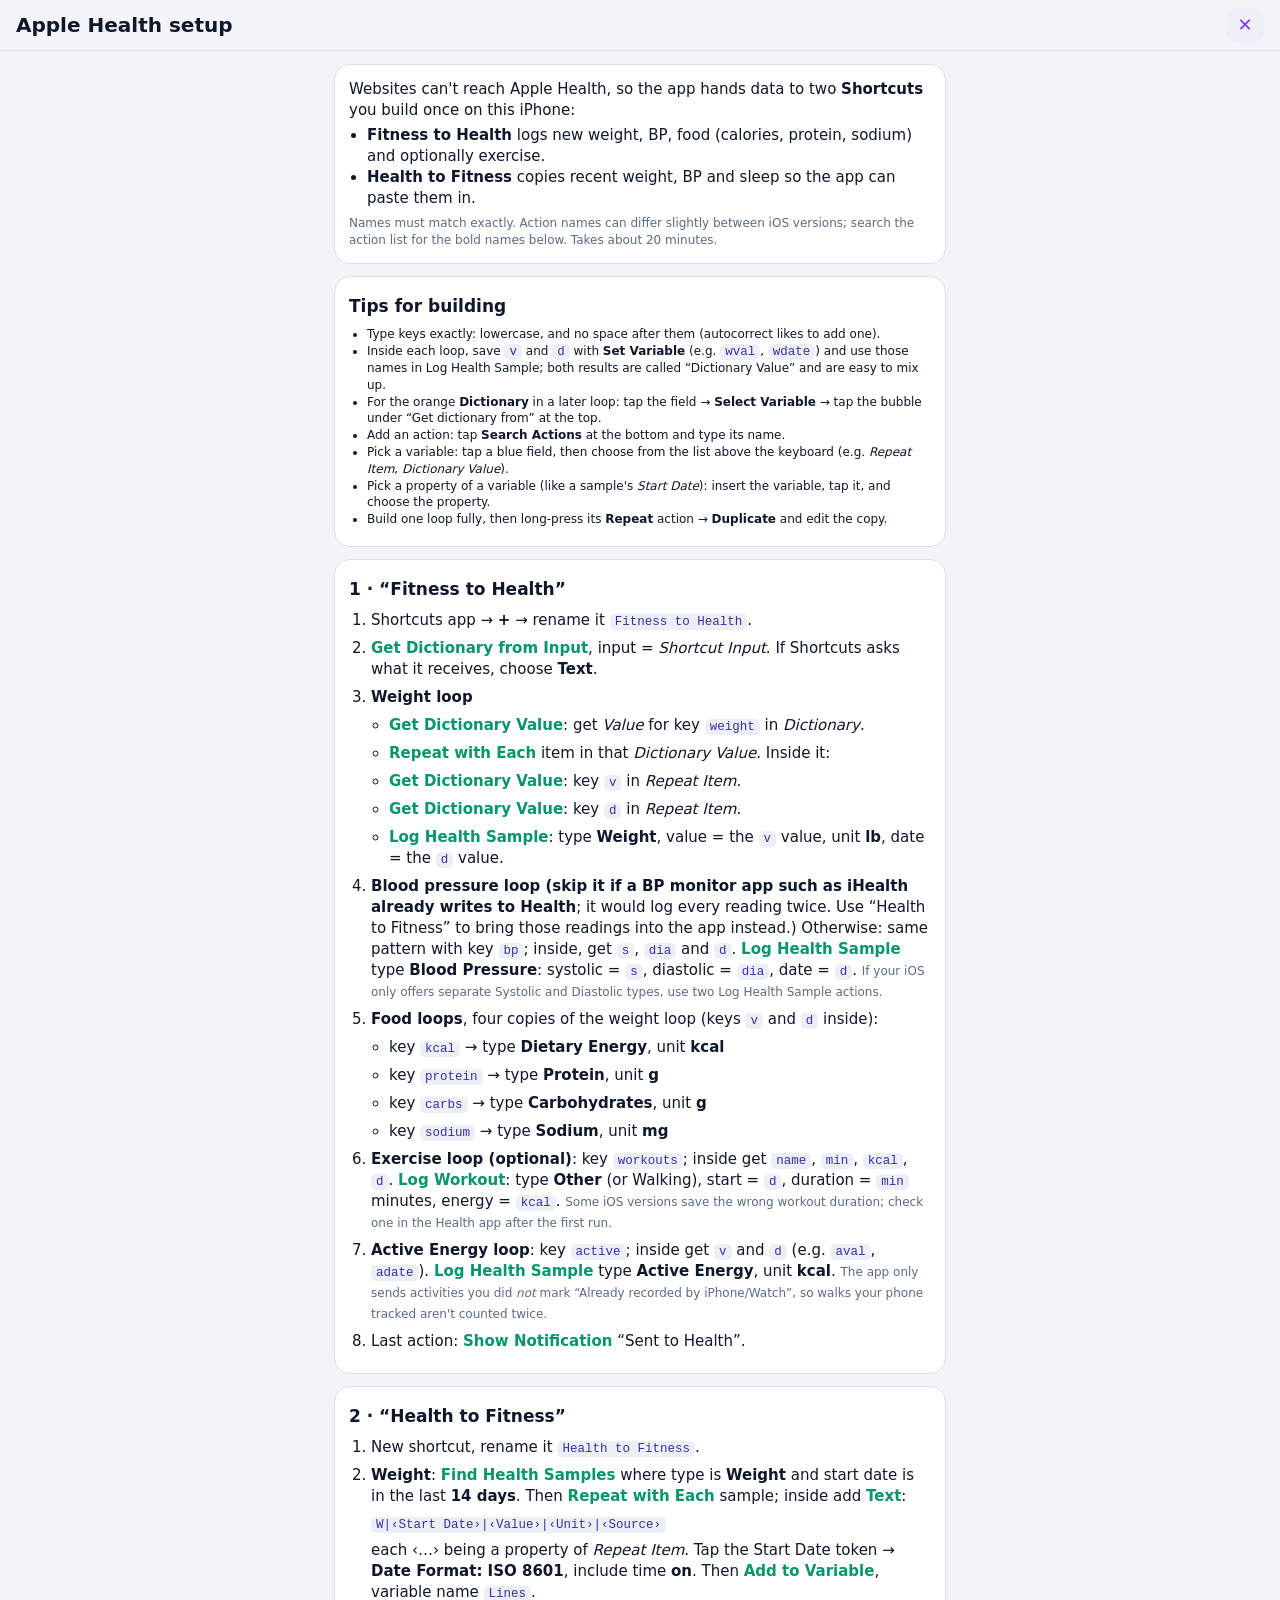
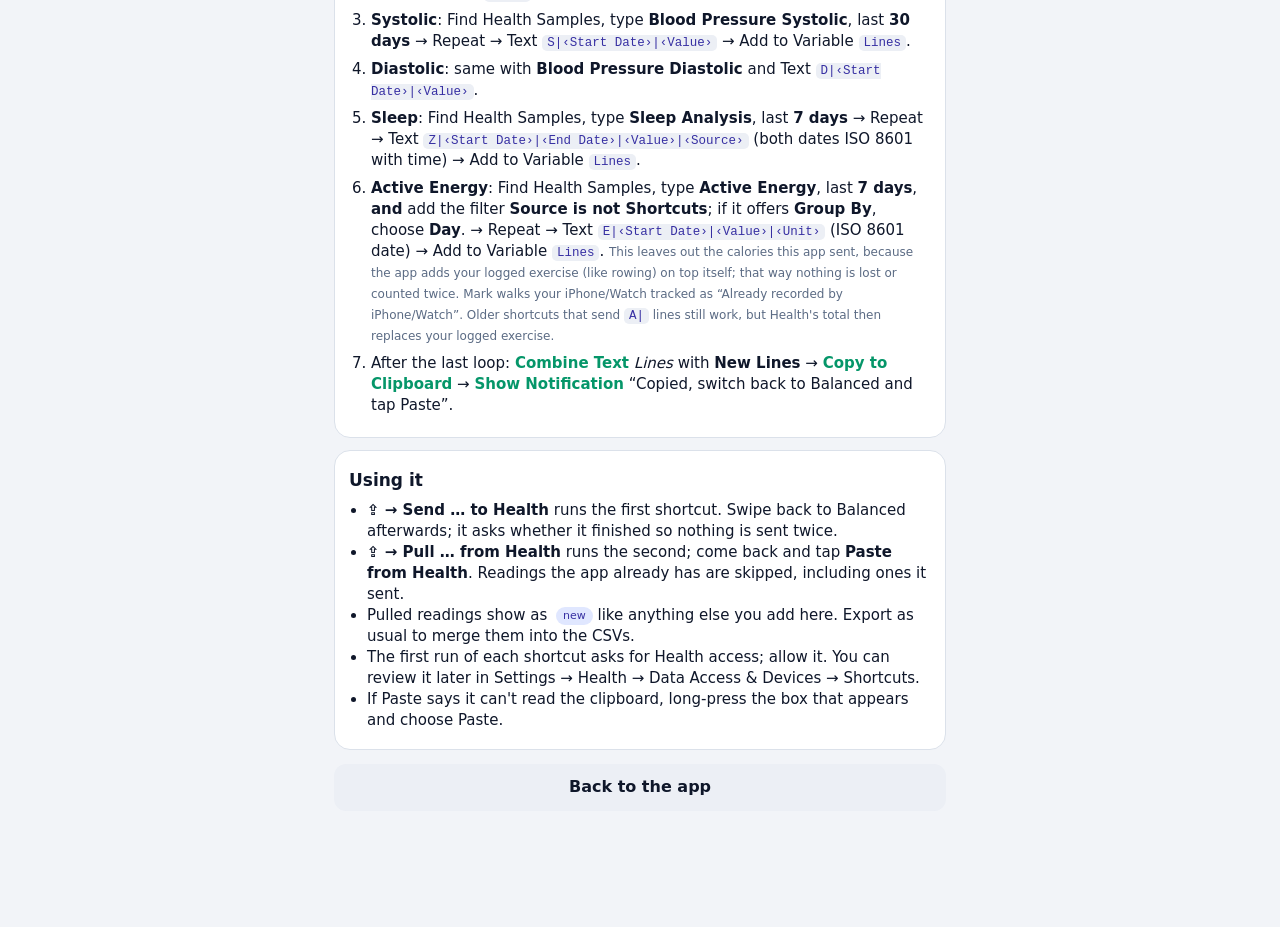
==== health.html @ e7f9be45 "Publish build (kdf iter 310000)" ====
<!doctype html>
<html lang="en">
<head>
<meta charset="utf-8">
<meta name="viewport" content="width=device-width, initial-scale=1, viewport-fit=cover">
<meta name="robots" content="noindex, nofollow">
<meta name="theme-color" content="#0b1220">
<link rel="stylesheet" href="app.css">
<script>try{var t=localStorage.getItem('fit.theme');if(t==='light'||t==='dark')document.documentElement.setAttribute('data-theme',t);
var L=t==='light'||(t!=='dark'&&matchMedia('(prefers-color-scheme: light)').matches);
document.querySelector('meta[name=theme-color]').content=L?'#f2f4f8':'#0b1220';var s=document.querySelector('meta[name=apple-mobile-web-app-status-bar-style]');if(s&&L)s.content='default'}catch(e){}</script>
<title>Health Setup</title>
<style>
  .g main{padding-bottom:40px}
  .g h2{font-size:17px;margin:4px 0 8px}
  .g ol{margin:6px 0 0;padding-left:22px}
  .g ol li{margin:7px 0}
  .g ul.in{margin:4px 0;padding-left:18px}
  .g code{font:12.5px ui-monospace,Menlo,monospace;background:var(--card2);padding:1px 5px;border-radius:5px;color:var(--code);overflow-wrap:anywhere}
  .g .act{font-weight:650;color:var(--kcal)}
  .g a{color:var(--acc)}
  .g .k{display:inline-block;min-width:68px}
</style>
</head>
<body class="g">
<header class="top"><h1>Apple Health setup</h1><a class="iconbtn" href="index.html" aria-label="Back" style="display:grid;place-items:center;text-decoration:none">✕</a></header>
<main>
<div class="card">
  <div>Websites can't reach Apple Health, so the app hands data to two <b>Shortcuts</b> you build once on this iPhone:</div>
  <ul class="in">
    <li><b>Fitness to Health</b> logs new weight, BP, food (calories, protein, sodium) and optionally exercise.</li>
    <li><b>Health to Fitness</b> copies recent weight, BP and sleep so the app can paste them in.</li>
  </ul>
  <div class="sm mut" style="margin-top:6px">Names must match exactly. Action names can differ slightly between iOS versions; search the action list for the bold names below. Takes about 20 minutes.</div>
</div>

<div class="card">
  <h2>Tips for building</h2>
  <ul class="in sm">
    <li>Type keys exactly: lowercase, and no space after them (autocorrect likes to add one).</li>
    <li>Inside each loop, save <code>v</code> and <code>d</code> with <b>Set Variable</b> (e.g. <code>wval</code>, <code>wdate</code>) and use those names in Log Health Sample; both results are called “Dictionary Value” and are easy to mix up.</li>
    <li>For the orange <b>Dictionary</b> in a later loop: tap the field → <b>Select Variable</b> → tap the bubble under “Get dictionary from” at the top.</li>
    <li>Add an action: tap <b>Search Actions</b> at the bottom and type its name.</li>
    <li>Pick a variable: tap a blue field, then choose from the list above the keyboard (e.g. <i>Repeat Item</i>, <i>Dictionary Value</i>).</li>
    <li>Pick a property of a variable (like a sample's <i>Start Date</i>): insert the variable, tap it, and choose the property.</li>
    <li>Build one loop fully, then long-press its <b>Repeat</b> action → <b>Duplicate</b> and edit the copy.</li>
  </ul>
</div>

<div class="card">
  <h2>1 · “Fitness to Health”</h2>
  <ol>
    <li>Shortcuts app → <b>+</b> → rename it <code>Fitness to Health</code>.</li>
    <li><span class="act">Get Dictionary from Input</span>, input = <i>Shortcut Input</i>. If Shortcuts asks what it receives, choose <b>Text</b>.</li>
    <li><b>Weight loop</b>
      <ul class="in">
        <li><span class="act">Get Dictionary Value</span>: get <i>Value</i> for key <code>weight</code> in <i>Dictionary</i>.</li>
        <li><span class="act">Repeat with Each</span> item in that <i>Dictionary Value</i>. Inside it:</li>
        <li><span class="act">Get Dictionary Value</span>: key <code>v</code> in <i>Repeat Item</i>.</li>
        <li><span class="act">Get Dictionary Value</span>: key <code>d</code> in <i>Repeat Item</i>.</li>
        <li><span class="act">Log Health Sample</span>: type <b>Weight</b>, value = the <code>v</code> value, unit <b>lb</b>, date = the <code>d</code> value.</li>
      </ul></li>
    <li><b>Blood pressure loop (skip it if a BP monitor app such as iHealth already writes to Health</b>; it would log every reading twice. Use “Health to Fitness” to bring those readings into the app instead.) Otherwise: same pattern with key <code>bp</code>; inside, get <code>s</code>, <code>dia</code> and <code>d</code>.
      <span class="act">Log Health Sample</span> type <b>Blood Pressure</b>: systolic = <code>s</code>, diastolic = <code>dia</code>, date = <code>d</code>.
      <span class="sm mut">If your iOS only offers separate Systolic and Diastolic types, use two Log Health Sample actions.</span></li>
    <li><b>Food loops</b>, four copies of the weight loop (keys <code>v</code> and <code>d</code> inside):
      <ul class="in">
        <li><span class="k">key <code>kcal</code></span> → type <b>Dietary Energy</b>, unit <b>kcal</b></li>
        <li><span class="k">key <code>protein</code></span> → type <b>Protein</b>, unit <b>g</b></li>
        <li><span class="k">key <code>carbs</code></span> → type <b>Carbohydrates</b>, unit <b>g</b></li>
        <li><span class="k">key <code>sodium</code></span> → type <b>Sodium</b>, unit <b>mg</b></li>
      </ul></li>
    <li><b>Exercise loop (optional)</b>: key <code>workouts</code>; inside get <code>name</code>, <code>min</code>, <code>kcal</code>, <code>d</code>.
      <span class="act">Log Workout</span>: type <b>Other</b> (or Walking), start = <code>d</code>, duration = <code>min</code> minutes, energy = <code>kcal</code>.
      <span class="sm mut">Some iOS versions save the wrong workout duration; check one in the Health app after the first run.</span></li>
    <li><b>Active Energy loop</b>: key <code>active</code>; inside get <code>v</code> and <code>d</code> (e.g. <code>aval</code>, <code>adate</code>). <span class="act">Log Health Sample</span> type <b>Active Energy</b>, unit <b>kcal</b>. <span class="sm mut">The app only sends activities you did <i>not</i> mark “Already recorded by iPhone/Watch”, so walks your phone tracked aren't counted twice.</span></li>
    <li>Last action: <span class="act">Show Notification</span> “Sent to Health”.</li>
  </ol>
</div>

<div class="card">
  <h2>2 · “Health to Fitness”</h2>
  <ol>
    <li>New shortcut, rename it <code>Health to Fitness</code>.</li>
    <li><b>Weight</b>: <span class="act">Find Health Samples</span> where type is <b>Weight</b> and start date is in the last <b>14 days</b>.
      Then <span class="act">Repeat with Each</span> sample; inside add <span class="act">Text</span>:
      <div style="margin:6px 0"><code>W|‹Start Date›|‹Value›|‹Unit›|‹Source›</code></div>
      each ‹…› being a property of <i>Repeat Item</i>. Tap the Start Date token → <b>Date Format: ISO 8601</b>, include time <b>on</b>.
      Then <span class="act">Add to Variable</span>, variable name <code>Lines</code>.</li>
    <li><b>Systolic</b>: Find Health Samples, type <b>Blood Pressure Systolic</b>, last <b>30 days</b> → Repeat → Text <code>S|‹Start Date›|‹Value›</code> → Add to Variable <code>Lines</code>.</li>
    <li><b>Diastolic</b>: same with <b>Blood Pressure Diastolic</b> and Text <code>D|‹Start Date›|‹Value›</code>.</li>
    <li><b>Sleep</b>: Find Health Samples, type <b>Sleep Analysis</b>, last <b>7 days</b> → Repeat → Text
      <code>Z|‹Start Date›|‹End Date›|‹Value›|‹Source›</code> (both dates ISO 8601 with time) → Add to Variable <code>Lines</code>.</li>
    <li><b>Active Energy</b>: Find Health Samples, type <b>Active Energy</b>, last <b>7 days</b>, <b>and</b> add the filter <b>Source is not Shortcuts</b>; if it offers <b>Group By</b>, choose <b>Day</b>. → Repeat → Text <code>E|‹Start Date›|‹Value›|‹Unit›</code> (ISO 8601 date) → Add to Variable <code>Lines</code>.
      <span class="sm mut">This leaves out the calories this app sent, because the app adds your logged exercise (like rowing) on top itself; that way nothing is lost or counted twice. Mark walks your iPhone/Watch tracked as “Already recorded by iPhone/Watch”. Older shortcuts that send <code>A|</code> lines still work, but Health's total then replaces your logged exercise.</span></li>
    <li>After the last loop: <span class="act">Combine Text</span> <i>Lines</i> with <b>New Lines</b> → <span class="act">Copy to Clipboard</span> →
      <span class="act">Show Notification</span> “Copied, switch back to Balanced and tap Paste”.</li>
  </ol>
</div>

<div class="card">
  <h2>Using it</h2>
  <ul class="in">
    <li><b>⇪ → Send … to Health</b> runs the first shortcut. Swipe back to Balanced afterwards; it asks whether it finished so nothing is sent twice.</li>
    <li><b>⇪ → Pull … from Health</b> runs the second; come back and tap <b>Paste from Health</b>. Readings the app already has are skipped, including ones it sent.</li>
    <li>Pulled readings show as <span class="pill local">new</span> like anything else you add here. Export as usual to merge them into the CSVs.</li>
    <li>The first run of each shortcut asks for Health access; allow it. You can review it later in Settings → Health → Data Access &amp; Devices → Shortcuts.</li>
    <li>If Paste says it can't read the clipboard, long-press the box that appears and choose Paste.</li>
  </ul>
</div>
<a class="btn sec" href="index.html" style="text-align:center;text-decoration:none">Back to the app</a>
</main>
</body>
</html>
---- app.css ----
:root{color-scheme:dark;--bg:#0b1220;--card:#131c2e;--card2:#1a2540;--line:#26324d;--tx:#e5ecf6;--tx2:#cbd5e1;--mut:#8b9ab4;--mut2:#94a3b8;
--kcal:#34d399;--pro:#60a5fa;--sod:#fbbf24;--bad:#f87171;--warn:#fb923c;--ok:#34d399;--acc:#a78bfa;--crisis:#dc2626;--carb:#f472b6;
--est:#64748b;--dia:#475569;--deep:#3b82f6;--awake:#f59e0b;--grid:#1e2a44;--tick:#fff8;
--band:rgba(52,211,153,.18);--band2:rgba(52,211,153,.07);--band3:rgba(52,211,153,.5);
--topbg:rgba(11,18,32,.92);--tabbg:rgba(11,18,32,.95);--note:#1e293b;--shadow:#0008;--on-ok:#052e1f;--on-acc:#1e1b4b;--code:#c7d2fe;
--p-local:#312e81;--p-local-t:#c7d2fe;--p-bad:#7f1d1d;--p-bad-t:#fecaca;--p-warn:#7c2d12;--p-warn-t:#fed7aa;
--p-ok:#064e3b;--p-ok-t:#a7f3d0;--p-el:#713f12;--p-el-t:#fde68a;--p-pass:#4c1d95;--p-pass-t:#ddd6fe;--danger:#7f1d1d;--danger-t:#fee2e2;
--safe-b:env(safe-area-inset-bottom);--safe-t:env(safe-area-inset-top)}
@media (prefers-color-scheme: light){:root:not([data-theme=dark]){color-scheme:light;--bg:#f2f4f8;--card:#ffffff;--card2:#eceff5;--line:#dbe1ea;--tx:#0f172a;--tx2:#334155;--mut:#5b6b84;--mut2:#64748b;
--kcal:#059669;--pro:#2563eb;--sod:#d97706;--bad:#dc2626;--warn:#ea580c;--ok:#059669;--acc:#7c3aed;--crisis:#b91c1c;--carb:#db2777;
--est:#94a3b8;--dia:#334155;--deep:#1d4ed8;--awake:#d97706;--grid:#e5e9f0;--tick:#0f172a66;
--band:rgba(5,150,105,.14);--band2:rgba(5,150,105,.07);--band3:rgba(5,150,105,.4);
--topbg:rgba(242,244,248,.92);--tabbg:rgba(255,255,255,.95);--note:#eef2ff;--shadow:#0f172a33;--on-ok:#fff;--on-acc:#fff;--code:#3730a3;
--p-local:#e0e7ff;--p-local-t:#3730a3;--p-bad:#fee2e2;--p-bad-t:#991b1b;--p-warn:#ffedd5;--p-warn-t:#9a3412;
--p-ok:#d1fae5;--p-ok-t:#065f46;--p-el:#fef3c7;--p-el-t:#92400e;--p-pass:#ede9fe;--p-pass-t:#5b21b6;--danger:#fee2e2;--danger-t:#991b1b}}
:root[data-theme=light]{color-scheme:light;--bg:#f2f4f8;--card:#ffffff;--card2:#eceff5;--line:#dbe1ea;--tx:#0f172a;--tx2:#334155;--mut:#5b6b84;--mut2:#64748b;
--kcal:#059669;--pro:#2563eb;--sod:#d97706;--bad:#dc2626;--warn:#ea580c;--ok:#059669;--acc:#7c3aed;--crisis:#b91c1c;--carb:#db2777;
--est:#94a3b8;--dia:#334155;--deep:#1d4ed8;--awake:#d97706;--grid:#e5e9f0;--tick:#0f172a66;
--band:rgba(5,150,105,.14);--band2:rgba(5,150,105,.07);--band3:rgba(5,150,105,.4);
--topbg:rgba(242,244,248,.92);--tabbg:rgba(255,255,255,.95);--note:#eef2ff;--shadow:#0f172a33;--on-ok:#fff;--on-acc:#fff;--code:#3730a3;
--p-local:#e0e7ff;--p-local-t:#3730a3;--p-bad:#fee2e2;--p-bad-t:#991b1b;--p-warn:#ffedd5;--p-warn-t:#9a3412;
--p-ok:#d1fae5;--p-ok-t:#065f46;--p-el:#fef3c7;--p-el-t:#92400e;--p-pass:#ede9fe;--p-pass-t:#5b21b6;--danger:#fee2e2;--danger-t:#991b1b}
*{box-sizing:border-box;-webkit-tap-highlight-color:transparent}
html,body{margin:0;background:var(--bg);color:var(--tx);font:15px/1.4 -apple-system,BlinkMacSystemFont,"SF Pro Text",system-ui,sans-serif}
body{padding-top:calc(var(--safe-t) + 52px);padding-bottom:calc(var(--safe-b) + 76px);overscroll-behavior-y:none}
.top{position:fixed;top:0;left:0;right:0;z-index:5;padding:calc(var(--safe-t) + 8px) 16px 8px;display:flex;align-items:center;
background:var(--topbg);backdrop-filter:blur(12px);-webkit-backdrop-filter:blur(12px);border-bottom:1px solid var(--line)}
.top h1{font-size:20px;margin:0;flex:1}
.iconbtn{background:var(--card2);color:var(--tx);border:0;border-radius:10px;width:38px;height:34px;font-size:18px}
main{padding:12px 14px;max-width:640px;margin:0 auto}
.card{background:var(--card);border:1px solid var(--line);border-radius:16px;padding:14px;margin-bottom:12px}
.card h3{margin:0 0 10px;font-size:13px;letter-spacing:.06em;text-transform:uppercase;color:var(--mut);display:flex;justify-content:space-between;align-items:center}
.card h3 small{text-transform:none;letter-spacing:0;font-weight:500}
.mut{color:var(--mut)} .sm{font-size:12px} .b{font-weight:650}
.datenav{display:flex;align-items:center;gap:8px;margin-bottom:12px}
.datenav button{background:var(--card2);color:var(--tx);border:0;border-radius:10px;padding:8px 12px;font-size:16px}
.datenav .d{flex:1;text-align:center;font-weight:600}
.rings{display:flex;justify-content:space-around;align-items:center}
.ring{text-align:center;width:46%}
.ring svg{width:100%;max-width:150px;display:block;margin:0 auto}
.ring .lbl{font-size:12px;color:var(--mut);margin-top:2px}
.bar{height:10px;background:var(--card2);border-radius:6px;overflow:hidden;position:relative}
.bar i{display:block;height:100%;border-radius:6px}
.bar.tick::after{content:"";position:absolute;top:-2px;bottom:-2px;width:2px;background:var(--tick);left:var(--t)}
.row{display:flex;justify-content:space-between;align-items:baseline;gap:8px}
.stat3{display:grid;grid-template-columns:repeat(3,1fr);gap:8px;text-align:center}
.stat3 div{background:var(--card2);border-radius:12px;padding:8px 4px}
.stat3 b{display:block;font-size:19px}
.stat3 span{font-size:11px;color:var(--mut)}
ul.list{list-style:none;margin:0;padding:0}
ul.list li{display:flex;gap:10px;padding:9px 0;border-top:1px solid var(--line);align-items:flex-start}
ul.list li:first-child{border-top:0}
ul.list .t{color:var(--mut);font-size:12px;width:40px;flex:none;padding-top:2px}
ul.list .m{flex:1;min-width:0}
ul.list .n{font-size:14px}
ul.list .s{font-size:12px;color:var(--mut)}
ul.list .v{text-align:right;font-size:13px;white-space:nowrap}
.pill{display:inline-block;font-size:11px;padding:1px 7px;border-radius:999px;background:var(--card2);color:var(--mut);margin-left:4px;vertical-align:1px}
.pill.local{background:var(--p-local);color:var(--p-local-t)}
.pill.bad{background:var(--p-bad);color:var(--p-bad-t)}.pill.warn{background:var(--p-warn);color:var(--p-warn-t)}
.pill.ok{background:var(--p-ok);color:var(--p-ok-t)}.pill.el{background:var(--p-el);color:var(--p-el-t)}
.pill.pass{background:var(--p-pass);color:var(--p-pass-t)}
.pill.crisis{background:var(--crisis);color:#fff}
.chart{width:100%;display:block}
.chart text{fill:var(--mut);font-size:10px}
.plan .day{display:flex;gap:10px;padding:10px 0;border-top:1px solid var(--line)}
.plan .day:first-child{border-top:0}
.plan .day.today{background:var(--card2);margin:0 -10px;padding:10px;border-radius:12px;border-top-color:transparent}
.plan .dn{width:38px;font-weight:700;flex:none}
.check{display:flex;gap:8px;align-items:center;padding:4px 0;font-size:14px}
.check .ic{width:20px;height:20px;border-radius:50%;display:inline-flex;align-items:center;justify-content:center;font-size:12px;flex:none}
.check .ic.y{background:var(--ok);color:var(--on-ok)}.check .ic.n{border:2px solid var(--line)}
.note{background:var(--note);border-left:3px solid var(--acc);padding:8px 10px;border-radius:8px;font-size:13px;margin-top:8px}
.note.warn{border-left-color:var(--warn)}
table.t{width:100%;border-collapse:collapse;font-size:13px}
table.t th{color:var(--mut);font-weight:500;text-align:right;padding:4px}
table.t td{padding:6px 4px;text-align:right;border-top:1px solid var(--line)}
table.t th:first-child,table.t td:first-child{text-align:left}
td.over{color:var(--bad)} td.good{color:var(--ok)}
#fab{position:fixed;right:18px;bottom:calc(var(--safe-b) + 80px);width:56px;height:56px;border-radius:50%;border:0;
background:linear-gradient(135deg,#34d399,#3b82f6);color:#fff;font-size:30px;box-shadow:0 6px 20px var(--shadow);z-index:6}
.tabs{position:fixed;bottom:0;left:0;right:0;z-index:5;display:flex;background:var(--tabbg);backdrop-filter:blur(12px);
-webkit-backdrop-filter:blur(12px);border-top:1px solid var(--line);padding:4px 2px calc(var(--safe-b) + 4px)}
.tabs button{flex:1;background:none;border:0;color:var(--mut);font-size:10.5px;padding:4px 0;display:flex;flex-direction:column;align-items:center;gap:1px}
.tabs button span{font-size:19px;line-height:24px}
.tabs button.on{color:var(--tx)} .tabs button.on span{color:var(--kcal)}
.sheet{position:fixed;inset:0;z-index:20;background:#000a;display:flex;align-items:flex-end}
.sheet.hidden,.lock.hidden{display:none}
.sheet .panel{background:var(--card);width:100%;max-height:92vh;overflow:auto;border-radius:20px 20px 0 0;padding:16px 16px calc(var(--safe-b) + 20px);border-top:1px solid var(--line)}
.seg{display:flex;background:var(--card2);border-radius:10px;padding:3px;margin-bottom:12px;overflow-x:auto}
.seg button{flex:1;border:0;background:none;color:var(--mut);padding:7px 6px;border-radius:8px;font-size:13px;white-space:nowrap}
.seg button.on{background:var(--line);color:var(--tx)}
form.f label{display:block;font-size:12px;color:var(--mut);margin:8px 0 3px}
form.f input,form.f select,.lock input{width:100%;font-size:16px;padding:10px;border-radius:10px;border:1px solid var(--line);background:var(--bg);color:var(--tx)}
form.f .g2{display:grid;grid-template-columns:1fr 1fr;gap:8px}
form.f .g3{display:grid;grid-template-columns:1fr 1fr 1fr;gap:8px}
.chk{display:flex!important;gap:8px;align-items:center;font-size:14px!important;color:var(--tx)!important}
.chk input{width:auto!important}
.btn{display:block;width:100%;margin-top:14px;padding:12px;border:0;border-radius:12px;font-size:16px;font-weight:600;background:var(--kcal);color:var(--on-ok)}
.btn.sec{background:var(--card2);color:var(--tx)} .btn.danger{background:var(--danger);color:var(--danger-t)}
.toast{position:fixed;left:50%;top:calc(var(--safe-t) + 60px);transform:translateX(-50%);background:#064e3b;color:#d1fae5;padding:8px 14px;border-radius:10px;z-index:30;font-size:14px}
.lock{position:fixed;inset:0;z-index:50;background:var(--bg);display:flex;align-items:center;justify-content:center;padding:24px}
.lock form{width:100%;max-width:320px;text-align:center}
.lock button{width:100%;margin-top:12px;padding:12px;border:0;border-radius:12px;background:var(--kcal);color:var(--on-ok);font-size:16px;font-weight:600}
.err{color:var(--bad);min-height:1.2em}
.legend{display:flex;gap:12px;flex-wrap:wrap;font-size:11px;color:var(--mut);margin-top:6px}
.legend i{display:inline-block;width:10px;height:10px;border-radius:3px;margin-right:4px;vertical-align:-1px}
.del{background:none;border:0;color:var(--bad);font-size:16px;padding:0 4px}
.btn:disabled{opacity:.4}
.hta{width:100%;margin-top:10px;padding:10px;border-radius:10px;border:1px solid var(--line);background:var(--card2);color:var(--tx);font:12px/1.4 ui-monospace,Menlo,monospace}
.card h3 a{color:var(--acc);text-decoration:none}
table.bpx td{vertical-align:top}table.bpx td b{font-size:18px}
.list.lib{margin:6px 0 4px;max-height:260px;overflow:auto}.list.lib li{padding:0}.list.lib button{all:unset;display:flex;width:100%;padding:8px 2px;cursor:pointer;box-sizing:border-box}.list.lib button:active{background:var(--card2)}
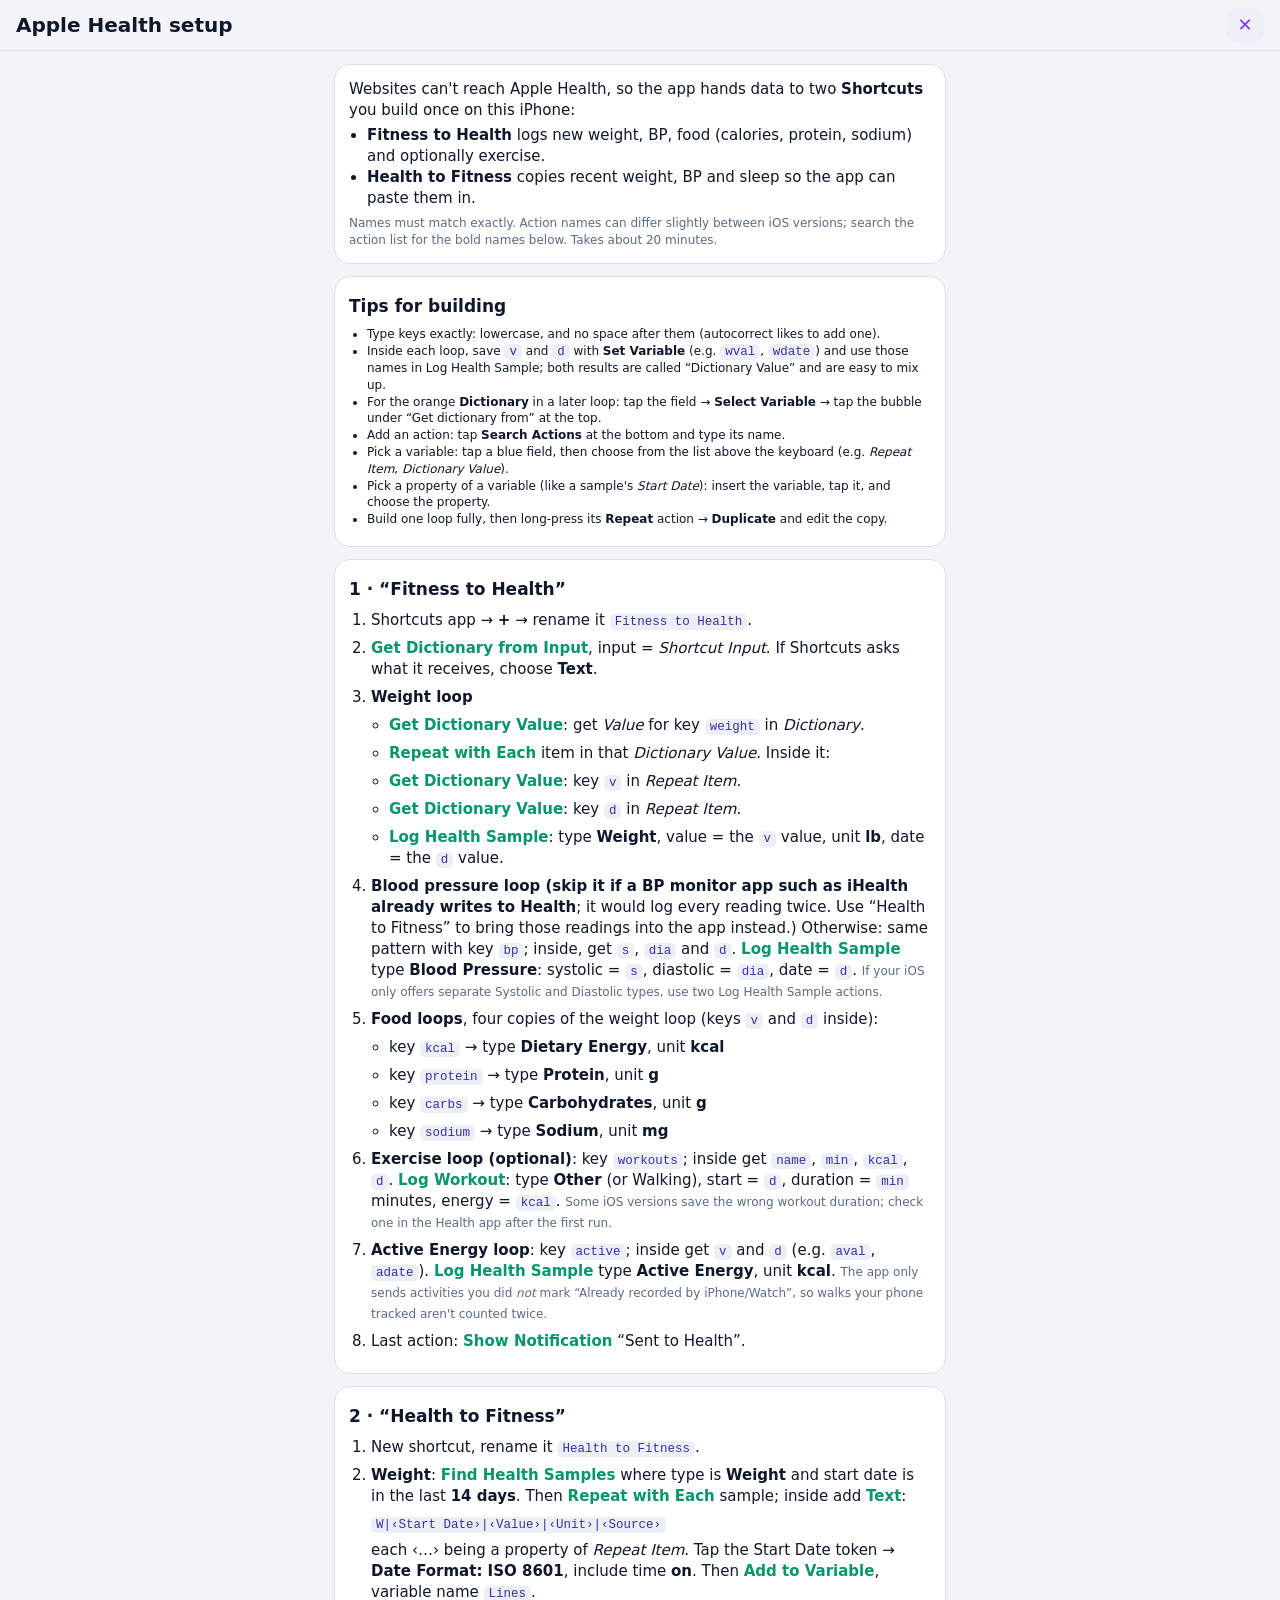
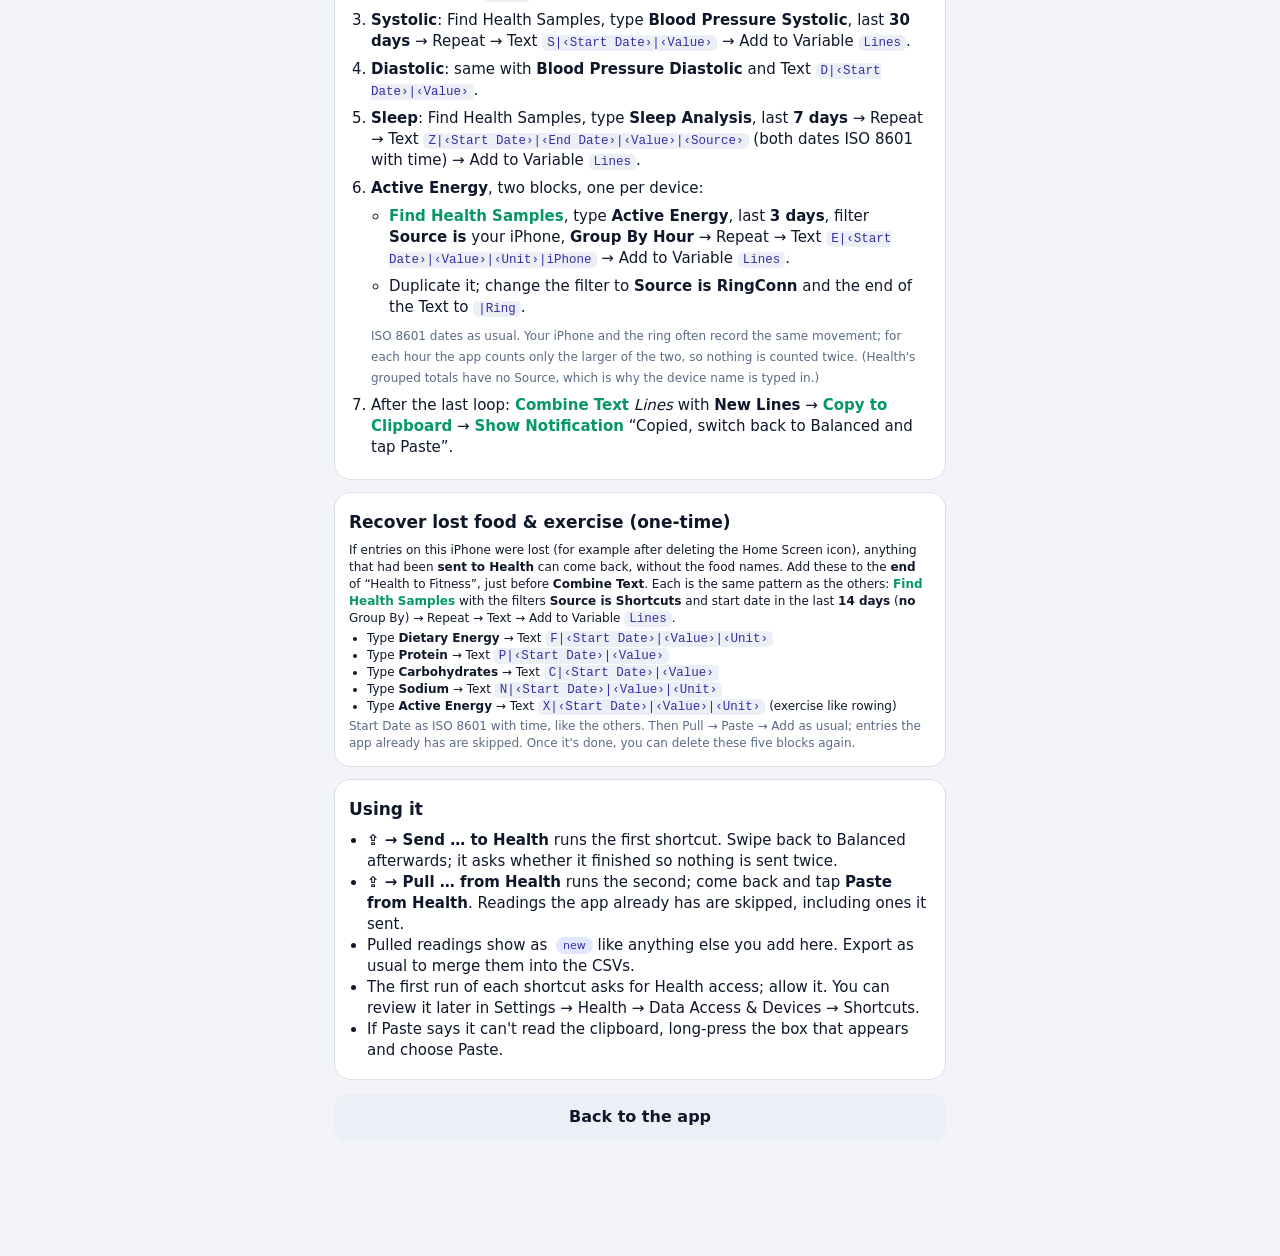
==== commit b898a01e: "Publish build (kdf iter 310000)" ====
--- a/health.html
+++ b/health.html
@@ -25,6 +25,14 @@
 <body class="g">
 <header class="top"><h1>Apple Health setup</h1><a class="iconbtn" href="index.html" aria-label="Back" style="display:grid;place-items:center;text-decoration:none">✕</a></header>
 <main>
+<div class="card" id="kidNote" hidden style="border:1px solid var(--acc)">
+  <h2>ZachyFit (on his own iPhone)</h2>
+  <ul class="in sm">
+    <li>He only needs <b>Fitness to Health</b>, built on <b>his</b> iPhone with that exact name, with three loops: <b>weight</b>, <b>kcal</b> and <b>protein</b>. Skip the rest.</li>
+    <li>He doesn't need “Health to Fitness”. His sleep stays in the RingConn app.</li>
+  </ul>
+</div>
+<script>if (/\/kid\//.test(location.pathname)) document.getElementById('kidNote').hidden = false;</script>
 <div class="card">
   <div>Websites can't reach Apple Health, so the app hands data to two <b>Shortcuts</b> you build once on this iPhone:</div>
   <ul class="in">
@@ -91,11 +99,28 @@
     <li><b>Diastolic</b>: same with <b>Blood Pressure Diastolic</b> and Text <code>D|‹Start Date›|‹Value›</code>.</li>
     <li><b>Sleep</b>: Find Health Samples, type <b>Sleep Analysis</b>, last <b>7 days</b> → Repeat → Text
       <code>Z|‹Start Date›|‹End Date›|‹Value›|‹Source›</code> (both dates ISO 8601 with time) → Add to Variable <code>Lines</code>.</li>
-    <li><b>Active Energy</b>: Find Health Samples, type <b>Active Energy</b>, last <b>7 days</b>, <b>and</b> add the filter <b>Source is not Shortcuts</b>; if it offers <b>Group By</b>, choose <b>Day</b>. → Repeat → Text <code>E|‹Start Date›|‹Value›|‹Unit›</code> (ISO 8601 date) → Add to Variable <code>Lines</code>.
-      <span class="sm mut">This leaves out the calories this app sent, because the app adds your logged exercise (like rowing) on top itself; that way nothing is lost or counted twice. Mark walks your iPhone/Watch tracked as “Already recorded by iPhone/Watch”. Older shortcuts that send <code>A|</code> lines still work, but Health's total then replaces your logged exercise.</span></li>
+    <li><b>Active Energy</b>, two blocks, one per device:
+      <ul class="in">
+        <li><span class="act">Find Health Samples</span>, type <b>Active Energy</b>, last <b>3 days</b>, filter <b>Source is</b> your iPhone, <b>Group By Hour</b> → Repeat → Text <code>E|‹Start Date›|‹Value›|‹Unit›|iPhone</code> → Add to Variable <code>Lines</code>.</li>
+        <li>Duplicate it; change the filter to <b>Source is RingConn</b> and the end of the Text to <code>|Ring</code>.</li>
+      </ul>
+      <span class="sm mut">ISO 8601 dates as usual. Your iPhone and the ring often record the same movement; for each hour the app counts only the larger of the two, so nothing is counted twice. (Health's grouped totals have no Source, which is why the device name is typed in.)</span></li>
     <li>After the last loop: <span class="act">Combine Text</span> <i>Lines</i> with <b>New Lines</b> → <span class="act">Copy to Clipboard</span> →
       <span class="act">Show Notification</span> “Copied, switch back to Balanced and tap Paste”.</li>
   </ol>
+</div>
+
+<div class="card">
+  <h2>Recover lost food &amp; exercise (one-time)</h2>
+  <div class="sm">If entries on this iPhone were lost (for example after deleting the Home Screen icon), anything that had been <b>sent to Health</b> can come back, without the food names. Add these to the <b>end</b> of “Health to Fitness”, just before <b>Combine Text</b>. Each is the same pattern as the others: <span class="act">Find Health Samples</span> with the filters <b>Source is Shortcuts</b> and start date in the last <b>14 days</b> (<b>no</b> Group By) → Repeat → Text → Add to Variable <code>Lines</code>.</div>
+  <ul class="in sm">
+    <li>Type <b>Dietary Energy</b> → Text <code>F|‹Start Date›|‹Value›|‹Unit›</code></li>
+    <li>Type <b>Protein</b> → Text <code>P|‹Start Date›|‹Value›</code></li>
+    <li>Type <b>Carbohydrates</b> → Text <code>C|‹Start Date›|‹Value›</code></li>
+    <li>Type <b>Sodium</b> → Text <code>N|‹Start Date›|‹Value›|‹Unit›</code></li>
+    <li>Type <b>Active Energy</b> → Text <code>X|‹Start Date›|‹Value›|‹Unit›</code> (exercise like rowing)</li>
+  </ul>
+  <div class="sm mut">Start Date as ISO 8601 with time, like the others. Then Pull → Paste → Add as usual; entries the app already has are skipped. Once it's done, you can delete these five blocks again.</div>
 </div>
 
 <div class="card">
--- a/app.css
+++ b/app.css
@@ -69,6 +69,7 @@
 .plan .dn{width:38px;font-weight:700;flex:none}
 .check{display:flex;gap:8px;align-items:center;padding:4px 0;font-size:14px}
 .check .ic{width:20px;height:20px;border-radius:50%;display:inline-flex;align-items:center;justify-content:center;font-size:12px;flex:none}
+.check .tick{background:none;border:0;padding:4px;margin:-4px;cursor:pointer;color:inherit;display:inline-flex}
 .check .ic.y{background:var(--ok);color:var(--on-ok)}.check .ic.n{border:2px solid var(--line)}
 .note{background:var(--note);border-left:3px solid var(--acc);padding:8px 10px;border-radius:8px;font-size:13px;margin-top:8px}
 .note.warn{border-left-color:var(--warn)}
@@ -111,3 +112,90 @@
 .card h3 a{color:var(--acc);text-decoration:none}
 table.bpx td{vertical-align:top}table.bpx td b{font-size:18px}
 .list.lib{margin:6px 0 4px;max-height:260px;overflow:auto}.list.lib li{padding:0}.list.lib button{all:unset;display:flex;width:100%;padding:8px 2px;cursor:pointer;box-sizing:border-box}.list.lib button:active{background:var(--card2)}
+.linkbtn{white-space:nowrap;background:none;border:0;padding:4px 0;font:inherit;font-size:12.5px;color:var(--mut);text-decoration:underline;cursor:pointer}
+.sw{white-space:nowrap;background:none;border:0;padding:4px 0;font:inherit;font-size:12.5px;color:var(--mut);display:inline-flex;align-items:center;gap:6px;cursor:pointer;text-transform:none;letter-spacing:0}
+.sw span{width:28px;height:16px;border-radius:9px;background:var(--card2);position:relative;transition:background .15s}
+.sw span::after{content:"";position:absolute;top:2px;left:2px;width:12px;height:12px;border-radius:50%;background:var(--mut);transition:transform .15s,background .15s}
+.sw[aria-checked=true] span{background:var(--awake)}
+.sw[aria-checked=true] span::after{transform:translateX(12px);background:#fff}
+.tipbtn{flex:none;cursor:pointer;width:22px;height:22px;padding:0;border-radius:50%;border:1.5px solid var(--mut);background:none;color:var(--mut);font:italic 700 12px/19px Georgia,serif;text-align:center;text-transform:none}
+.tipbtn.on{background:var(--acc);border-color:var(--acc);color:var(--on-acc);font:700 11px/19px system-ui,sans-serif}
+.flipcard{perspective:1200px;margin-bottom:12px}
+.flip-in{display:grid;grid-template-columns:minmax(0,1fr);transform-style:preserve-3d;transition:transform .55s cubic-bezier(.3,.7,.3,1)}
+.flip-in>.face{grid-area:1/1;margin:0;backface-visibility:hidden;-webkit-backface-visibility:hidden}
+.flip-in>.back{transform:rotateY(180deg);cursor:pointer}
+.flipcard.on .flip-in{transform:rotateY(180deg)}
+.flip-in>.face{transition:visibility 0s .27s}
+.flipcard.on .flip-in>.face:not(.back),.flipcard:not(.on) .flip-in>.back{visibility:hidden}
+/* once flipped, the hidden front stops setting the height, so a short back has no empty space below it */
+.flipcard:not(.ftile).on .flip-in>.face:not(.back){max-height:0;padding-top:0;padding-bottom:0;border-width:0;overflow:hidden;transition:visibility 0s .27s,max-height 0s .27s,padding 0s .27s,border-width 0s .27s}
+@media (prefers-reduced-motion:reduce){.flip-in,.flip-in>.face{transition:none}}
+.ftiles{display:grid;grid-template-columns:repeat(2,minmax(0,1fr));grid-auto-rows:1fr;gap:8px}
+.ftile{margin:0;display:flex;flex-direction:column;cursor:pointer;-webkit-tap-highlight-color:transparent}
+.ftile .face{min-height:88px;border-radius:13px;padding:10px 11px;display:flex;flex-direction:column;justify-content:space-between;gap:6px}
+.ftile .tf{background:var(--card2);border:1px solid var(--line)}
+.ftile .tb{background:linear-gradient(160deg,var(--card2),var(--note));border:1px solid var(--line)}
+.ftile:active .flip-in{scale:.97}
+.ftile .fn{font-weight:600;font-size:14px;line-height:1.25;display:-webkit-box;-webkit-line-clamp:2;-webkit-box-orient:vertical;overflow:hidden}
+.ftile .fq{color:var(--kcal)}
+.ftile .fm{display:flex;justify-content:space-between;align-items:baseline;gap:6px;font-size:12px;color:var(--mut);white-space:nowrap}
+.ftile .fm b{font-size:16px;color:var(--tx);font-variant-numeric:tabular-nums}
+.ftile .fm b small{font-size:11px;font-weight:500;color:var(--mut)}
+.ftile .dot{display:inline-block;width:6px;height:6px;border-radius:50%;background:var(--acc);vertical-align:middle;margin-left:3px}
+.ftile .ff{font-size:11px;line-height:1.3;color:var(--mut);display:-webkit-box;-webkit-line-clamp:2;-webkit-box-orient:vertical;overflow:hidden}
+.ftile .fs{display:grid;grid-template-columns:repeat(3,1fr);gap:4px;text-align:center}
+.ftile .fs b{display:block;font-size:15px;font-variant-numeric:tabular-nums;white-space:nowrap}
+.ftile .fs b small{font-size:10px;font-weight:500;color:var(--mut);margin-left:1px}
+.ftile .fs span{font-size:10px;color:var(--mut)}
+.tipbtn.gear{font:15px/19px system-ui,sans-serif;font-style:normal;border:0}
+.tipbtn.gear.on{color:var(--on-acc)}
+.chips{display:flex;flex-wrap:wrap;gap:6px;margin:-2px 0 10px}
+.chip{border:1px solid var(--line);background:none;color:var(--mut);border-radius:999px;padding:5px 11px;font:500 12.5px system-ui,sans-serif;cursor:pointer}
+.chip.on{background:var(--acc);border-color:var(--acc);color:var(--on-acc)}
+.ftile .fx{display:flex;flex-wrap:wrap;gap:2px 8px;font-size:12.5px;font-weight:600;margin-bottom:4px;font-variant-numeric:tabular-nums}
+.ftile .fx small{font-size:10.5px;font-weight:500;color:var(--mut);margin-left:2px}
+.ck{color:var(--kcal)}.cp{color:var(--pro)}.cc{color:var(--carb)}.cs{color:var(--sod)}
+.ftile .fx{gap:2px 10px;font-size:14px;font-weight:700}
+.ftile .fm b.ck{color:var(--kcal)}
+.flegend{display:flex;flex-wrap:wrap;justify-content:center;gap:4px 12px;margin-top:10px;font-size:11.5px;color:var(--mut)}
+.flegend i{display:inline-block;width:8px;height:8px;border-radius:50%;margin-right:4px;vertical-align:middle;background:currentColor}
+.flegend i.ck{color:var(--kcal)}.flegend i.cp{color:var(--pro)}.flegend i.cc{color:var(--carb)}.flegend i.cs{color:var(--sod)}
+.ftile .flip-in{flex:1;grid-template-rows:minmax(0,1fr)}
+svg[data-scrub]{-webkit-user-select:none;user-select:none;-webkit-touch-callout:none;touch-action:pan-y}
+.scrub{pointer-events:none}
+.scrub .sx{stroke:var(--tx);stroke-opacity:.55;stroke-width:1}
+.scrub .sy{stroke-width:1;stroke-dasharray:3 2;stroke-opacity:.8}
+.scrub circle{stroke:var(--card);stroke-width:1.5}
+.scrub .sb{fill:var(--card);stroke:var(--line);fill-opacity:.94}
+.scrub .st{font-size:10.5px;fill:var(--tx);font-weight:600;font-variant-numeric:tabular-nums}
+.scrub .st .sh{fill:var(--mut);font-weight:500}
+.ptiles{display:grid;gap:8px}
+.ptile{background:var(--card2);border:1px solid var(--line);border-radius:13px;overflow:hidden}
+.ptile.today{border-color:color-mix(in srgb,var(--ok) 55%,var(--line))}
+.ptile .ph{all:unset;box-sizing:border-box;width:100%;display:flex;align-items:center;gap:12px;padding:11px 12px;cursor:pointer;-webkit-tap-highlight-color:transparent}
+.ptile .ph:focus-visible{outline:2px solid var(--acc);outline-offset:-2px;border-radius:13px}
+.ptile .dn{width:34px;flex:none;font-weight:700;font-size:14px;line-height:1.1;display:flex;flex-direction:column}
+.ptile .dn small{font-weight:400;font-size:12px;color:var(--mut)}
+.ptile .pt{flex:1;font-weight:600;font-size:14.5px;line-height:1.3}
+.ptile .chev{flex:none;color:var(--mut);font-size:20px;line-height:1;transition:transform .3s ease}
+.ptile.open .chev{transform:rotate(90deg)}
+.ptile .pdet{display:grid;grid-template-rows:0fr;transition:grid-template-rows .32s ease}
+.ptile.open .pdet{grid-template-rows:1fr}
+.ptile .pdet>div{overflow:hidden;min-height:0}
+.ptile .pin{padding:0 12px 12px 58px;display:grid;gap:6px;opacity:0;transform:translateY(-4px);transition:opacity .25s ease,transform .25s ease}
+.ptile.open .pin{opacity:1;transform:none}
+.ptile .check{display:flex;align-items:center;gap:10px}
+@media (prefers-reduced-motion:reduce){.ptile .pdet,.ptile .pin,.ptile .chev{transition:none}}
+/* sleep coach */
+.sccard .scsum{display:flex;flex-wrap:wrap;align-items:baseline;gap:6px 14px;margin:-2px 0 4px;font-size:13px;color:var(--mut)}
+.sccard .scsum b{font-size:20px;color:var(--tx);font-variant-numeric:tabular-nums}
+.sccard .scsum i{display:inline-block;width:8px;height:8px;border-radius:2px;margin-right:5px;vertical-align:0}
+.sccard .scsum em{font-style:normal;color:var(--warn,var(--awake));font-weight:600}
+.sccard .sch{font-size:12px;font-weight:650;letter-spacing:.06em;text-transform:uppercase;color:var(--mut);margin:14px 0 2px}
+.sclist{list-style:none;margin:0;padding:0}
+.sclist .sct{display:flex;gap:11px;align-items:flex-start;padding:9px 0;border-top:1px solid var(--line)}
+.sclist .sct:first-child{border-top:0}
+.sclist .sci{flex:none;width:30px;height:30px;border-radius:9px;background:var(--card2);display:grid;place-items:center;font-size:15px;line-height:1}
+.sclist b{display:block;font-weight:600;font-size:14.5px;line-height:1.3;margin-top:5px}
+.sclist .s{display:block;margin-top:3px;font-size:13px;line-height:1.4;color:var(--mut)}
+.sccard>.linkbtn{margin-top:6px}
